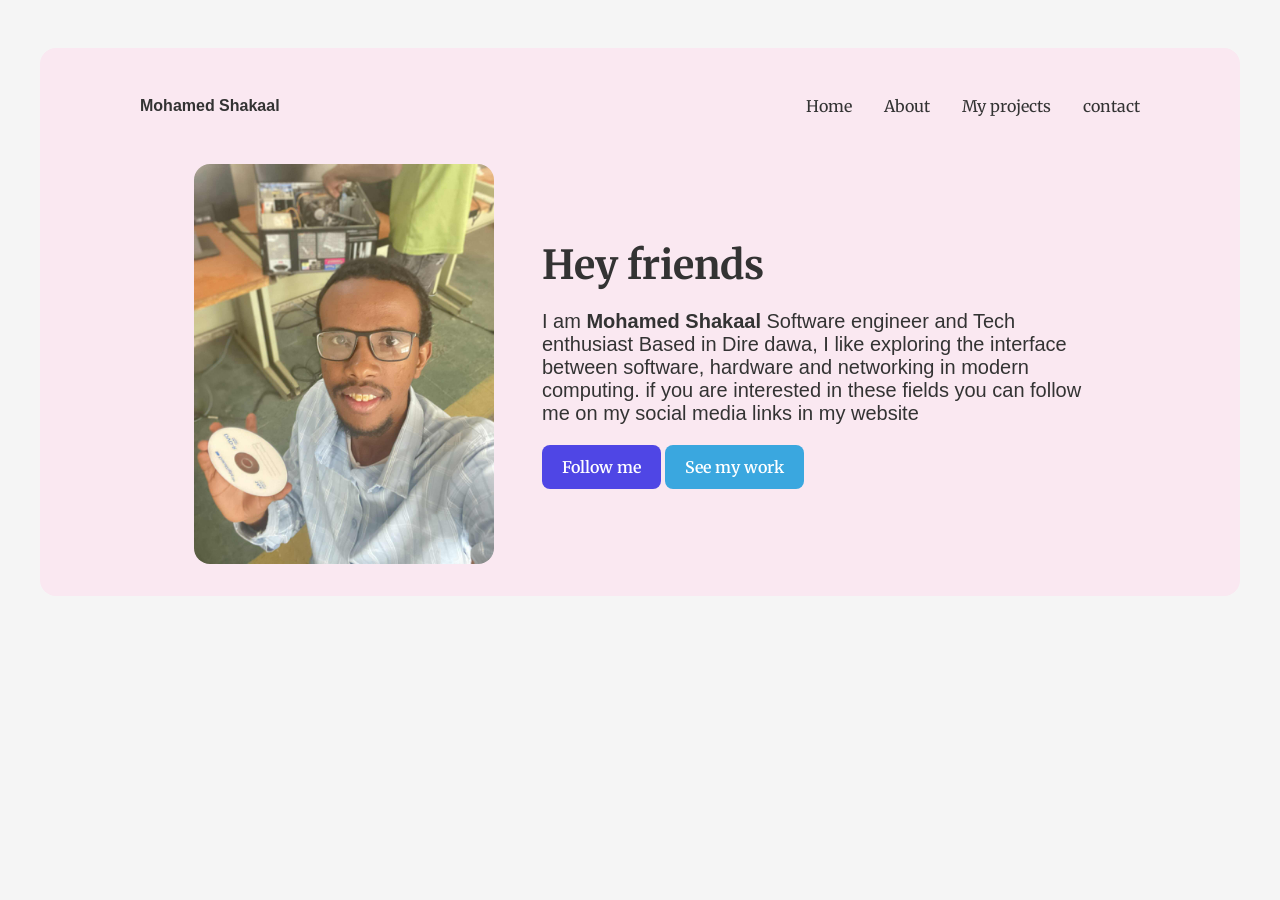
==== website.html @ fc3b5c48 "First version of my HTML CSS Website" ====
<html>
<head>
    <title>Personal Website</title>

    <!-- CSS LINK -->

    <link rel="stylesheet" href="website.css">
</head>
<body>
    <header>
        <nav>
            <ul>
                <li><a href="">Mohamed Shakaal</a></li>
                <li><a href="#home">Home</a></li>
                <li><a href="#home">About</a></li>
                <li><a href="#home">My projects</a></li>
                <li><a href="#home">contact</a></li>
            </ul>
        </nav>


         <div class="flex-container">
                <img height="400px" width="300px" src="images/disc profile.jpeg" alt="Profile-pic">
                <div class="text-container">
                    <h1>Hey friends</h1>
                    <p> I am <strong>Mohamed Shakaal</strong> Software engineer and Tech enthusiast Based in Dire dawa, I like exploring the interface between software, hardware and networking in modern computing. if you are interested in these fields you can follow me on my social media links in my website</p>
                    <a href="" class="cta-button"> Follow me</a>
                    <a href="my_work" class="cta-button secondary"> See my work</a>
                </div>
            </div>
    </header>
</body>
</html>
---- website.css ----
@import url('https://fonts.googleapis.com/css2?family=Merriweather:ital,opsz,wght@0,18..144,300..900;1,18..144,300..900&display=swap');


* {
    box-sizing: border-box;
    margin: 0;
    padding: 0;
}

:root {
    --primary-color: #FAE8F1;
    --secondary-color: #D2C7B2;
    --font-color: #333;
    --font-family: 'Merriweather', serif;
    --font-size: 16px;
    --line-height: 1.5;
    --color1: #36A3BC;
    --color2: #3AA7DF;
    --color3: #A779A3;
    --color4: #4F46E5;

}

body {
    font-family: 'Merriweather', serif;
    margin: 0;
    padding: 1em;
    background-color: #f5f5f5;
    color: #333;
}

nav{
    margin: 1em auto 3em auto;
    width: min(1000px, 100%);
    padding-left: 0;
}


nav ul{
    display: flex;
    align-items: center;
    list-style-type:none;
    gap: 2em;
}

nav li:first-child{
    margin-right: auto;
    font-family: Arial, Helvetica, sans-serif;
    font-weight: bold;
}

nav a{
    text-decoration: none;
    color:#333;
}

nav a:hover{
    text-decoration: underline;
}

header, section {
    margin:2em auto;
    width: min(75em, 100%);
    padding-left: 0;
    padding:min(2em, 15%);
    background-color:var(--primary-color);
    border-radius: 1em;
}

.flex-container{
    display:flex;
    align-items: center;
    justify-content: center;
    flex-wrap: wrap;
    gap: 3em;
}

header img{
    max-width: 100%;
    object-fit: cover;
    object-position: top;
    border-radius:1em;
}
.text-container{
    flex: 0 1 34em;
}
.text-container h1{
    font-size: 2.5rem;
}
.text-container p{
    margin: 1em 0;
    font-size: 1.25rem;
    font-family: arial;
}
.cta-button {
    display: inline-block;
    text-decoration: none;
    background-color: var(--color4);
    color : white;
    padding: .75em 1.25em;
    border-radius: .5em;
    font-weight: 600;
}
 .secondary {
    background-color: var(--color2);
}
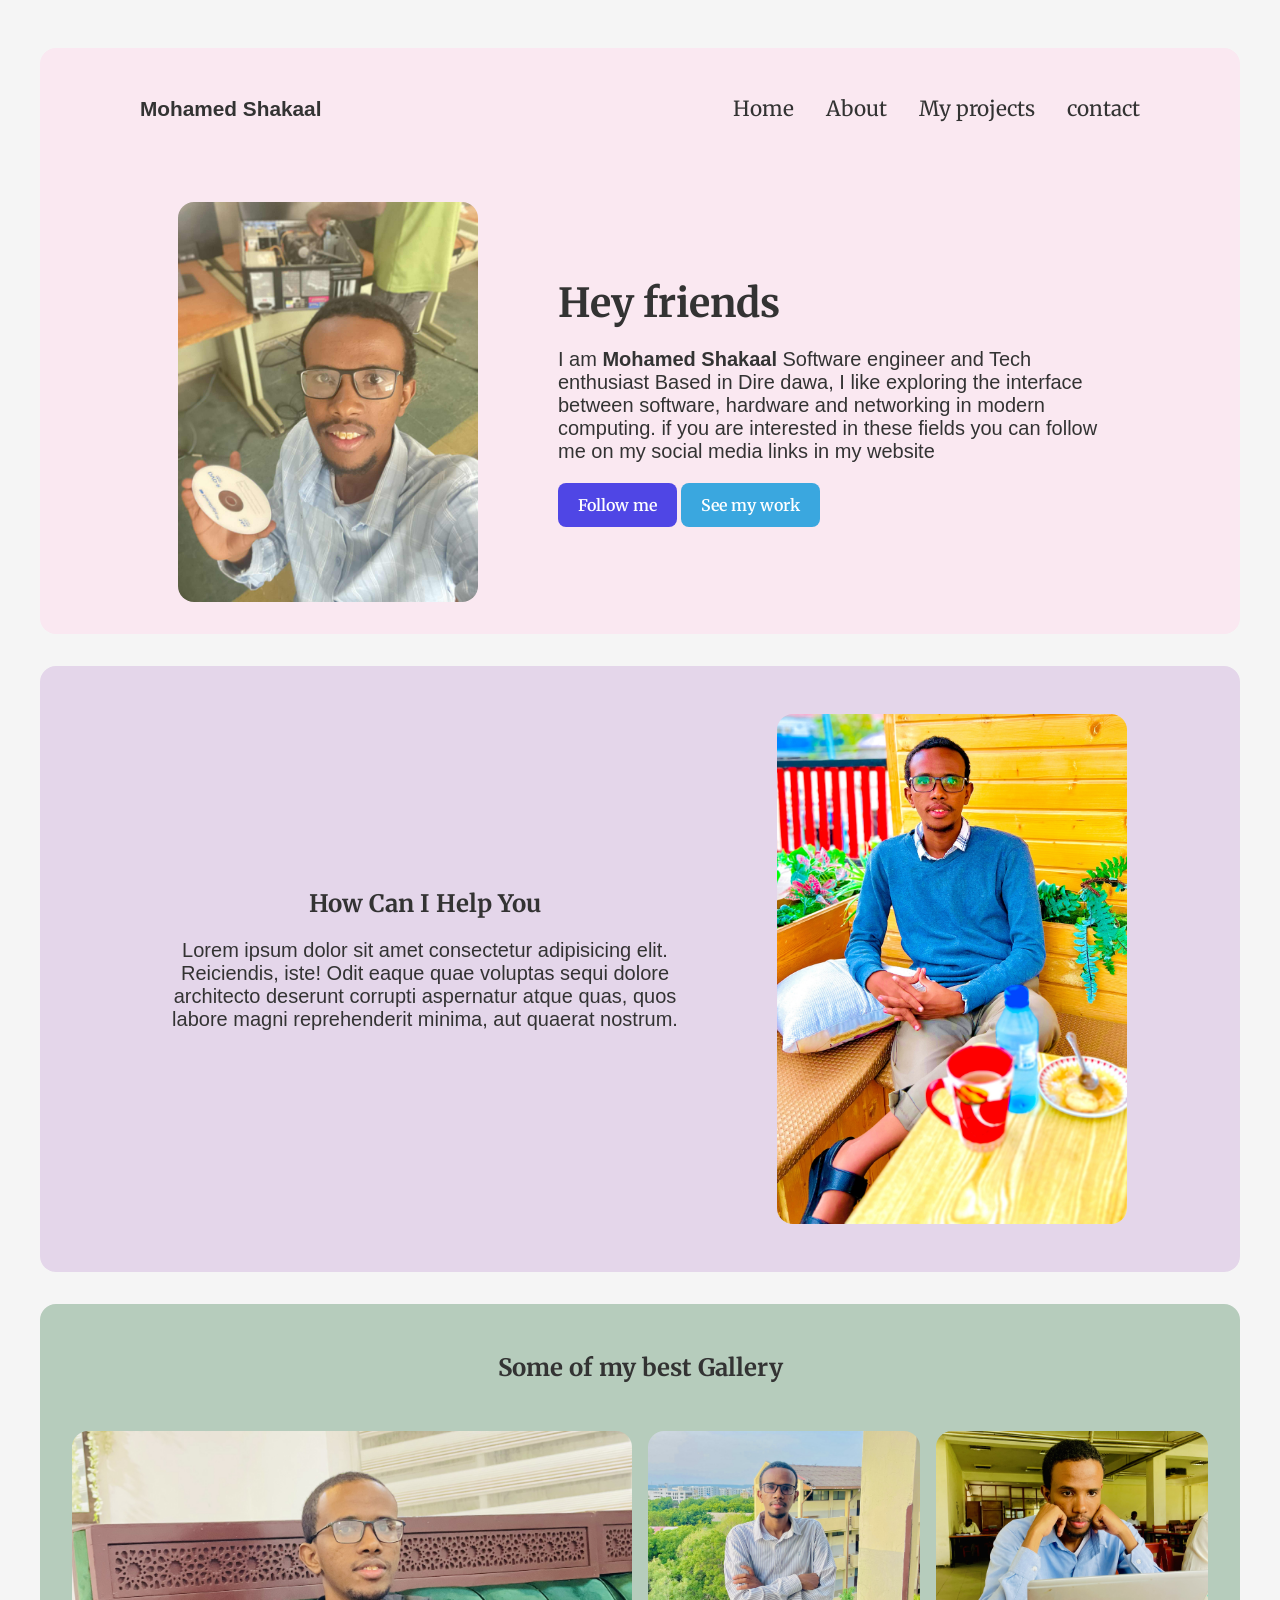
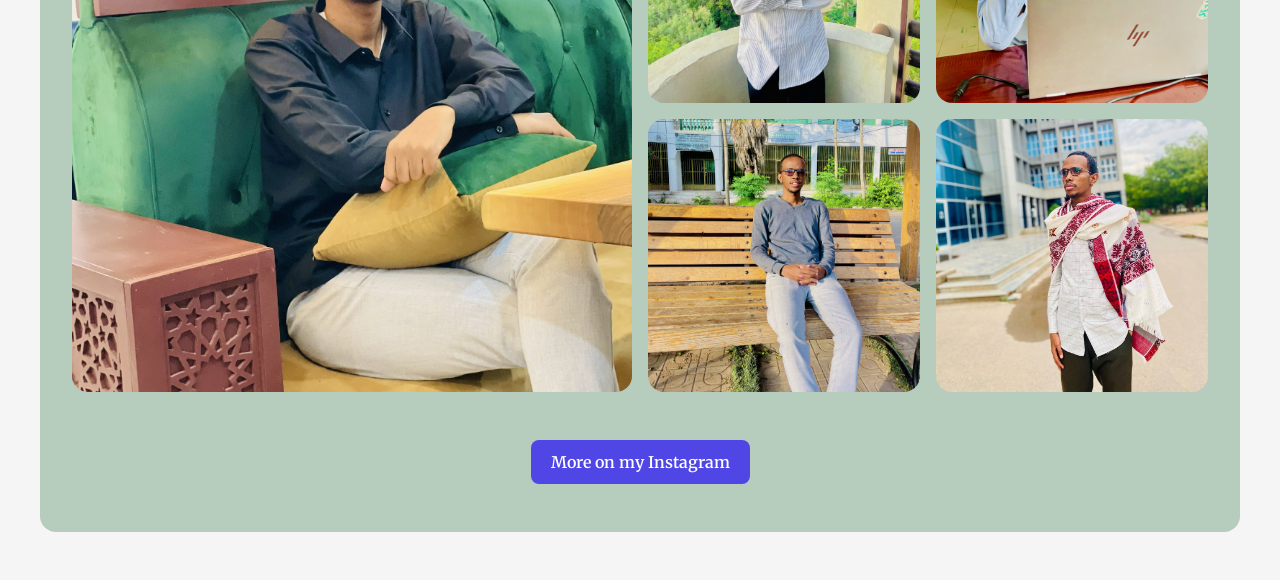
==== commit d7b72359: "Added two sections info and gallery" ====
--- a/website.html
+++ b/website.html
@@ -29,5 +29,28 @@
                 </div>
             </div>
     </header>
+
+    <section>
+        <div class="flex-container">
+            <div class="text-container">
+                <h2>How Can I Help You</h2>
+                <p>Lorem ipsum dolor sit amet consectetur adipisicing elit. Reiciendis, iste! Odit eaque quae voluptas sequi dolore architecto deserunt corrupti aspernatur atque quas, quos labore magni reprehenderit minima, aut quaerat nostrum.</p>
+            </div>
+            <img width="350px" src="images/IMG_1596.jpg" alt="Image was here">
+        </div>
+    </section>
+
+    <section id="my-work">
+        <h2>Some of my best Gallery</h2>
+        <div class="grid-container">
+            <img style="grid-area: img-1" src="images/grid-images/image 1.jpg" alt="gallery-image">
+            <img style="grid-area: img-2" src="images/grid-images/image 2.jpg" alt="gallery-image">
+            <img style="grid-area: img-3;" src="images/grid-images/image 3.jpg" alt="gallery-image">
+            <img style="grid-area: img-4" src="images/grid-images/image 4.jpg" alt="gallery-image">
+            <img style="grid-area: img-5" src="images/grid-images/image 5.jpg" alt="gallery-image">
+        </div>
+
+         <a href="#" class="cta-button">More on my Instagram</a>
+    </section>
 </body>
 </html>
--- a/website.css
+++ b/website.css
@@ -9,12 +9,12 @@
 
 :root {
     --primary-color: #FAE8F1;
-    --secondary-color: #D2C7B2;
+    --secondary-color: #E4D6EA;
     --font-color: #333;
     --font-family: 'Merriweather', serif;
     --font-size: 16px;
     --line-height: 1.5;
-    --color1: #36A3BC;
+    --color1: #B6CCBC;
     --color2: #3AA7DF;
     --color3: #A779A3;
     --color4: #4F46E5;
@@ -30,7 +30,7 @@
 }
 
 nav{
-    margin: 1em auto 3em auto;
+    margin: 1em auto 5em auto;
     width: min(1000px, 100%);
     padding-left: 0;
 }
@@ -52,6 +52,7 @@
 nav a{
     text-decoration: none;
     color:#333;
+    font-size: 1.3rem;
 }
 
 nav a:hover{
@@ -61,7 +62,7 @@
 header, section {
     margin:2em auto;
     width: min(75em, 100%);
-    padding-left: 0;
+    padding-left: auto;
     padding:min(2em, 15%);
     background-color:var(--primary-color);
     border-radius: 1em;
@@ -72,7 +73,7 @@
     align-items: center;
     justify-content: center;
     flex-wrap: wrap;
-    gap: 3em;
+    gap: 5em;
 }
 
 header img{
@@ -103,4 +104,53 @@
 }
  .secondary {
     background-color: var(--color2);
+}
+
+section {
+    padding: 3em min(2em, 15%);
+    background-color: var(--secondary-color);
+    text-align: center;
+}
+
+h1{
+    font-size: 5rem;
+}
+
+section p{
+    margin-top: 1em;
+    font-size: 1.25rem;
+}
+
+section img {
+    border-radius: 1em;
+    object-fit: cover;
+    object-position: bottom;
+}
+
+section#my-work{
+    background-color: var(--color1);
+}
+
+.grid-container{
+    margin-top: 3em;
+    margin-bottom: 3em;
+    display: grid;
+    width: 100%;
+    grid-template-columns: repeat(4, 1fr);
+    grid-template-rows: 1fr 1fr;
+    grid-template-areas: 
+    "img-1 img-1 img-2 img-3"
+    "img-1 img-1 img-4 img-5";
+    gap: 1em;
+}
+
+.grid-container img{
+    height: 100%;
+    width: 100%;
+    border-radius: 1em;
+    transition: 100ms ease;
+    cursor: grab;
+}
+.grid-container img:hover{
+    scale: 1.05;
 }
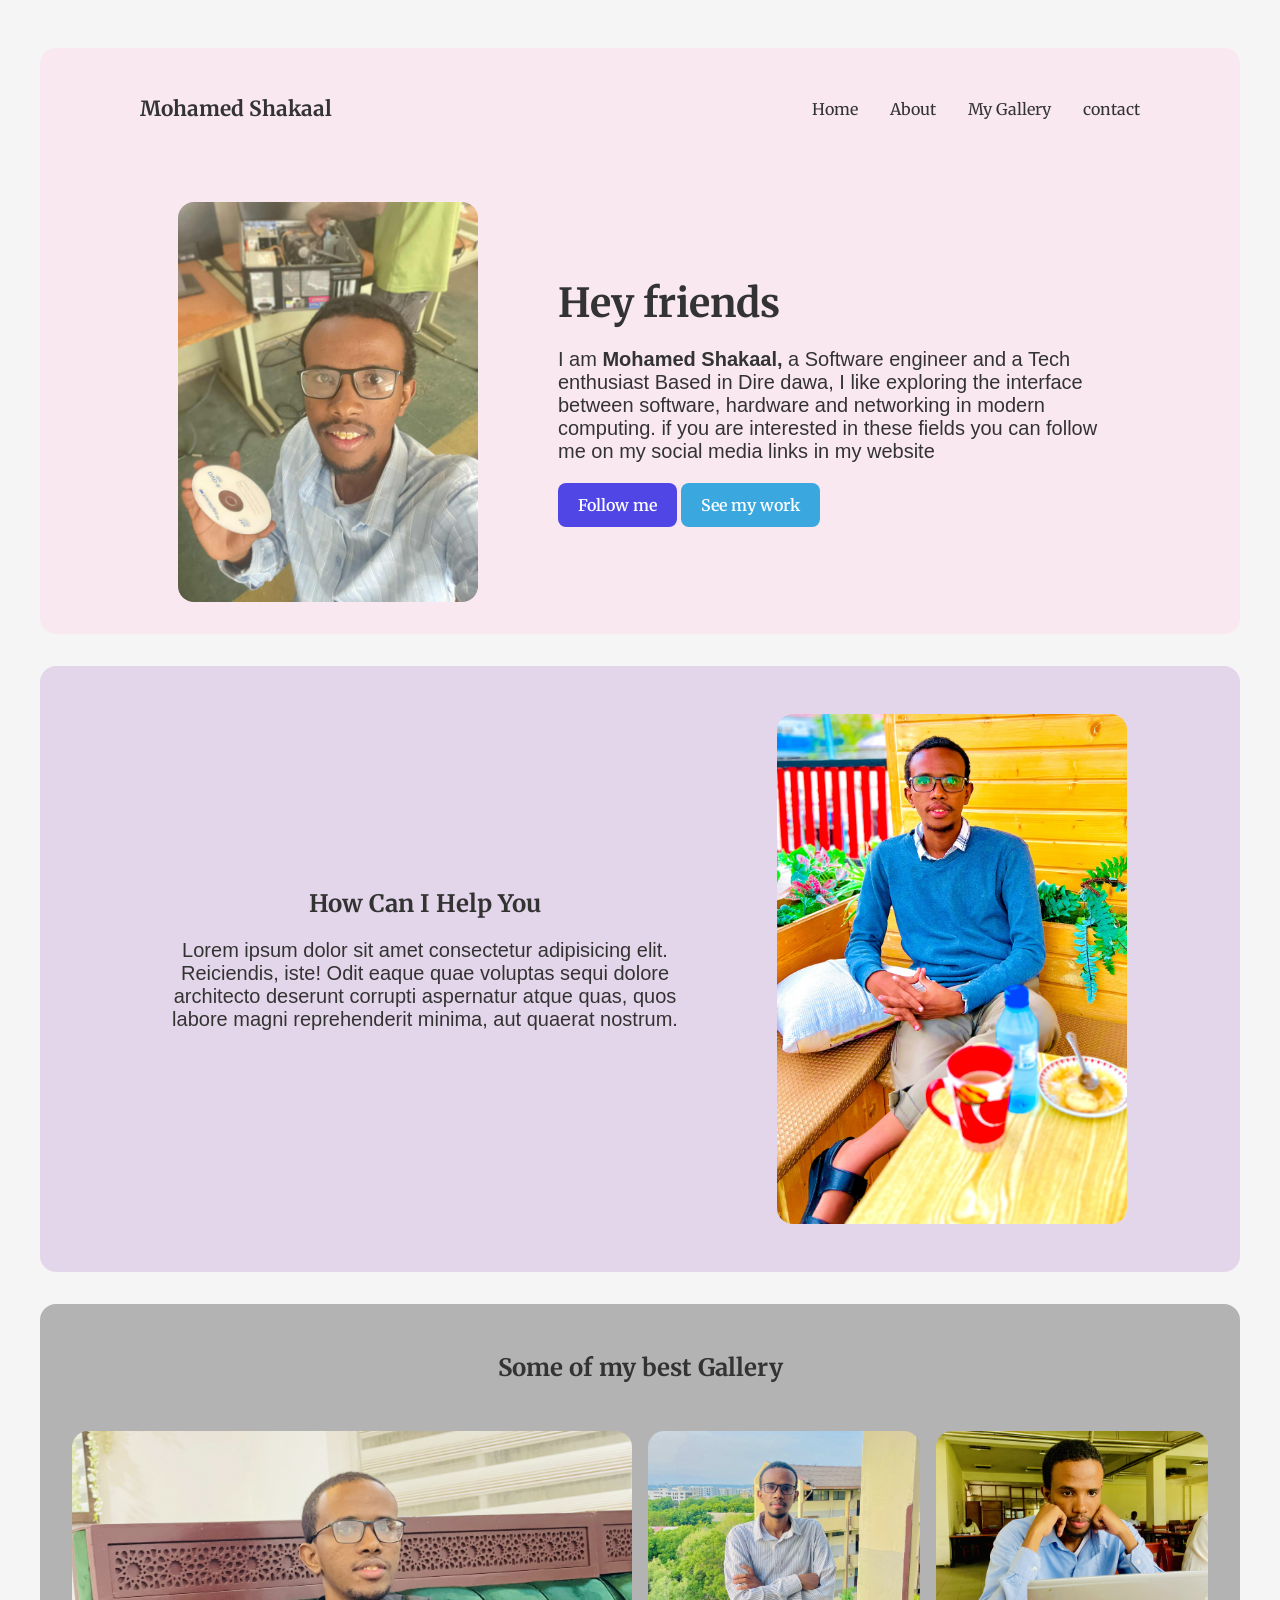
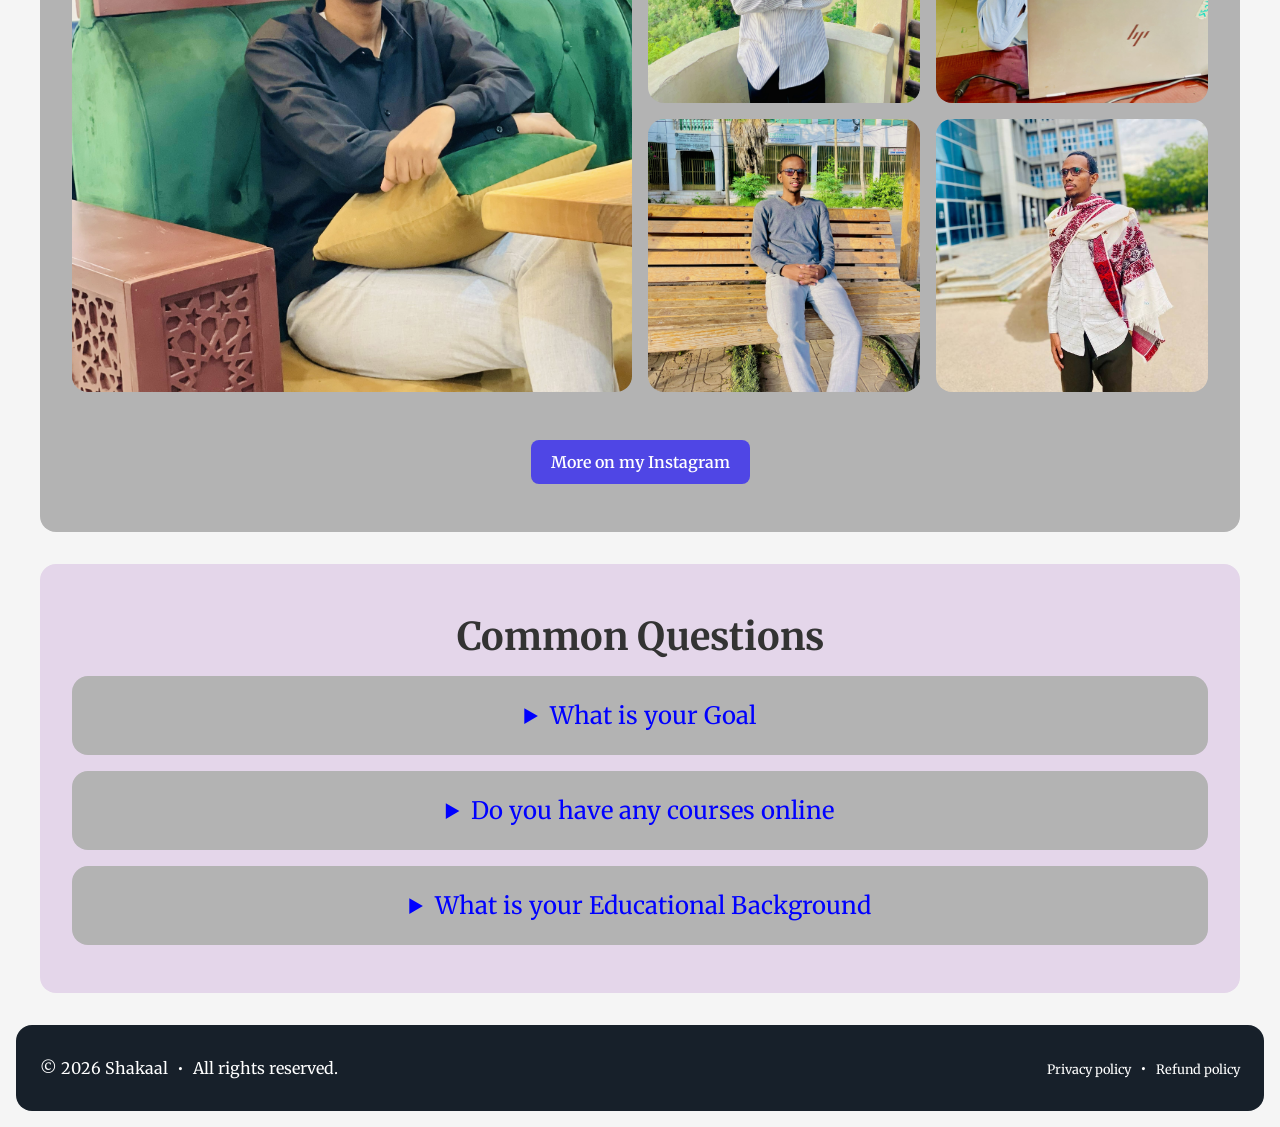
==== commit 15bd0c8a: "Finishing up !!" ====
--- a/website.html
+++ b/website.html
@@ -5,6 +5,8 @@
     <!-- CSS LINK -->
 
     <link rel="stylesheet" href="website.css">
+
+    <link rel="stylesheet" href="css/all.min.css">
 </head>
 <body>
     <header>
@@ -12,9 +14,9 @@
             <ul>
                 <li><a href="">Mohamed Shakaal</a></li>
                 <li><a href="#home">Home</a></li>
-                <li><a href="#home">About</a></li>
-                <li><a href="#home">My projects</a></li>
-                <li><a href="#home">contact</a></li>
+                <li><a href="#about">About</a></li>
+                <li><a href="#my-work">My Gallery</a></li>
+                <li><a href="#footer">contact</a></li>
             </ul>
         </nav>
 
@@ -23,14 +25,14 @@
                 <img height="400px" width="300px" src="images/disc profile.jpeg" alt="Profile-pic">
                 <div class="text-container">
                     <h1>Hey friends</h1>
-                    <p> I am <strong>Mohamed Shakaal</strong> Software engineer and Tech enthusiast Based in Dire dawa, I like exploring the interface between software, hardware and networking in modern computing. if you are interested in these fields you can follow me on my social media links in my website</p>
+                    <p> I am <strong>Mohamed Shakaal, </strong> a Software engineer and a Tech enthusiast Based in Dire dawa, I like exploring the interface between software, hardware and networking in modern computing. if you are interested in these fields you can follow me on my social media links in my website</p>
                     <a href="" class="cta-button"> Follow me</a>
                     <a href="my_work" class="cta-button secondary"> See my work</a>
                 </div>
             </div>
     </header>
 
-    <section>
+    <section id="about">
         <div class="flex-container">
             <div class="text-container">
                 <h2>How Can I Help You</h2>
@@ -52,5 +54,62 @@
 
          <a href="#" class="cta-button">More on my Instagram</a>
     </section>
+
+    <section id="Details">
+        <h2>Common Questions</h2>
+        <details>
+            <summary>What is your Goal</summary>
+            <p>Lorem ipsum dolor, sit amet consectetur adipisicing elit. Quasi hic repellendus quo doloribus nesciunt quia error voluptatum, quod repellat reprehenderit, vel, laborum fugiat porro neque natus officiis. Libero, vitae ullam.
+            Lorem ipsum dolor sit amet, consectetur adipisicing elit. Illo blanditiis atque libero in et quibusdam voluptates dolor maiores mollitia quasi. Itaque laborum explicabo obcaecati, quis adipisci aliquid cum beatae accusamus.
+            Lorem ipsum dolor sit amet consectetur adipisicing elit. Blanditiis asperiores maiores voluptatibus itaque accusamus. Numquam fugit vero provident repudiandae debitis laborum, quaerat voluptatibus sunt. Minima id atque sit exercitationem eligendi.
+            </p>
+        </details>
+        <details>
+            <summary>Do you have any courses online</summary>
+            <p>Lorem ipsum dolor, sit amet consectetur adipisicing elit. Quasi hic repellendus quo doloribus nesciunt quia error voluptatum, quod repellat reprehenderit, vel, laborum fugiat porro neque natus officiis. Libero, vitae ullam.
+            Lorem ipsum dolor sit amet consectetur adipisicing elit. Quibusdam ipsa natus debitis nostrum, dicta incidunt placeat pariatur ex quae voluptas ipsum, eos facilis explicabo soluta tenetur. Eos molestiae debitis commodi!
+            Lorem ipsum dolor sit amet consectetur adipisicing elit. Dolorem fugit modi corrupti ea fuga assumenda quasi maiores, amet doloribus, molestias temporibus. Quisquam, nostrum corporis fugiat unde modi dicta itaque quis.
+            </p>
+        </details>
+        <details>
+            <summary>What is your Educational Background</summary>
+            <p>Lorem ipsum dolor, sit amet consectetur adipisicing elit. Quasi hic repellendus quo doloribus nesciunt quia error voluptatum, quod repellat reprehenderit, vel, laborum fugiat porro neque natus officiis. Libero, vitae ullam.
+            Lorem ipsum, dolor sit amet consectetur adipisicing elit. Natus at asperiores sapiente quas harum doloribus animi eum. Nostrum modi doloremque praesentium aliquam, quis ex fugit! Nobis nulla doloremque recusandae vero?
+            Lorem ipsum dolor sit amet consectetur, adipisicing elit. Voluptates ipsa, atque exercitationem eligendi repellat non voluptatibus dolor, at obcaecati dolorem maiores? Officia itaque enim consectetur tempora expedita nobis doloribus error.
+            </p>
+        </details>
+    </section>
+
+    <footer id="footer" class="footer-section">
+        <div class="section-content"> 
+            <p class="copyright-text">&copy; 2026 Shakaal <span class="seperator">&bull;</span> All rights reserved.</p>
+            <div class="social-link-list">
+                <a href="#" class="social-link ">
+                    <i class="fa-brands fa-youtube fa-3x"></i>
+                </a>
+                <a href="#" class="social-link">
+                    <i class="fa-brands fa-linkedin fa-3x"></i>
+                </a>
+                <a href="#" class="social-link">
+                    <i class="fa-brands fa-github fa-3x"></i>
+                </a>
+                <a href="#" class="social-link">
+                    <i class="fa-brands fa-x-twitter fa-3x"></i>
+                </a>
+                <a href="#" class="social-link">
+                    <i class="fa-brands fa-facebook fa-3x"></i>
+                </a>
+                <a href="#" class="social-link">
+                    <i class="fa-brands fa-tiktok fa-3x"></i>
+                </a>
+            </div>
+
+            <p class="policy-text">
+                <a href="#" class="policy-link">Privacy policy</a>
+                <span class="seperator">&bull;</span>
+                <a href="#" class="policy-link">Refund policy</a>
+            </p>
+        </div>
+    </footer>
 </body>
 </html>
--- a/website.css
+++ b/website.css
@@ -14,10 +14,11 @@
     --font-family: 'Merriweather', serif;
     --font-size: 16px;
     --line-height: 1.5;
-    --color1: #B6CCBC;
+    --color1: #B3B3B3;
     --color2: #3AA7DF;
     --color3: #A779A3;
     --color4: #4F46E5;
+    --foter-color: #17202A;
 
 }
 
@@ -45,14 +46,17 @@
 
 nav li:first-child{
     margin-right: auto;
-    font-family: Arial, Helvetica, sans-serif;
     font-weight: bold;
+}
+
+nav li:first-child a {
+    font-size: 1.3rem;
 }
 
 nav a{
     text-decoration: none;
     color:#333;
-    font-size: 1.3rem;
+    font-size: 1rem;
 }
 
 nav a:hover{
@@ -153,4 +157,91 @@
 }
 .grid-container img:hover{
     scale: 1.05;
+}
+
+#details h2{
+    font-size: 2.4rem;
+}
+
+details{
+    margin-top: 1em;
+    background-color: var(--color1);
+    border-radius: 1em;
+}
+details summary{
+    padding: 1em;
+    font-size: 1.5rem;
+    color: blue;
+
+}
+details p{
+    padding: 0 2em 2em 2em;
+    font-family: Arial, Helvetica, sans-serif;
+}
+
+.footer-section{
+    padding: 1px 0;
+    background: var(--foter-color);
+    color: white;
+    border-radius: 1em;
+}
+
+.footer-section :where(.copyright-text, .social-link, .policy-link) {
+    color: white;
+}
+
+.footer-section .section-content{
+    margin:2em auto;
+    width: min(75em, 100%);
+    
+    display: flex;
+    align-items: center;
+    justify-content: space-between;
+}
+
+.footer-section .social-link-list{
+    display: flex;
+    gap: 10px;
+}
+
+.footer-section .social-link-list a{
+    font-size: .7em;
+    cursor: pointer;
+}
+
+.footer-section .social-link .fa-youtube:hover{
+    color: red;
+}
+
+.footer-section .social-link-list a:hover{
+    -webkit-text-stroke: 1px white;
+}
+
+.footer-section .social-link .fa-linkedin:hover{
+    color: #26B2F3;
+}
+.footer-section .social-link .fa-x-twitter:hover{
+    color: #020f15;
+}
+.footer-section .social-link .fa-github:hover{
+    color: #A168E0;
+}
+.footer-section .social-link .fa-facebook:hover{
+    color: #0e3ed1;
+}
+.footer-section .social-link .fa-tiktok:hover{
+    color: #01070a;
+}
+
+.footer-section .seperator{
+    margin: 0 5px;
+}
+
+.footer-section .policy-text a{
+    font-size: .8rem;
+    text-decoration: none;
+}
+
+.footer-section .policy-text a:hover{
+    text-decoration: underline;
 }
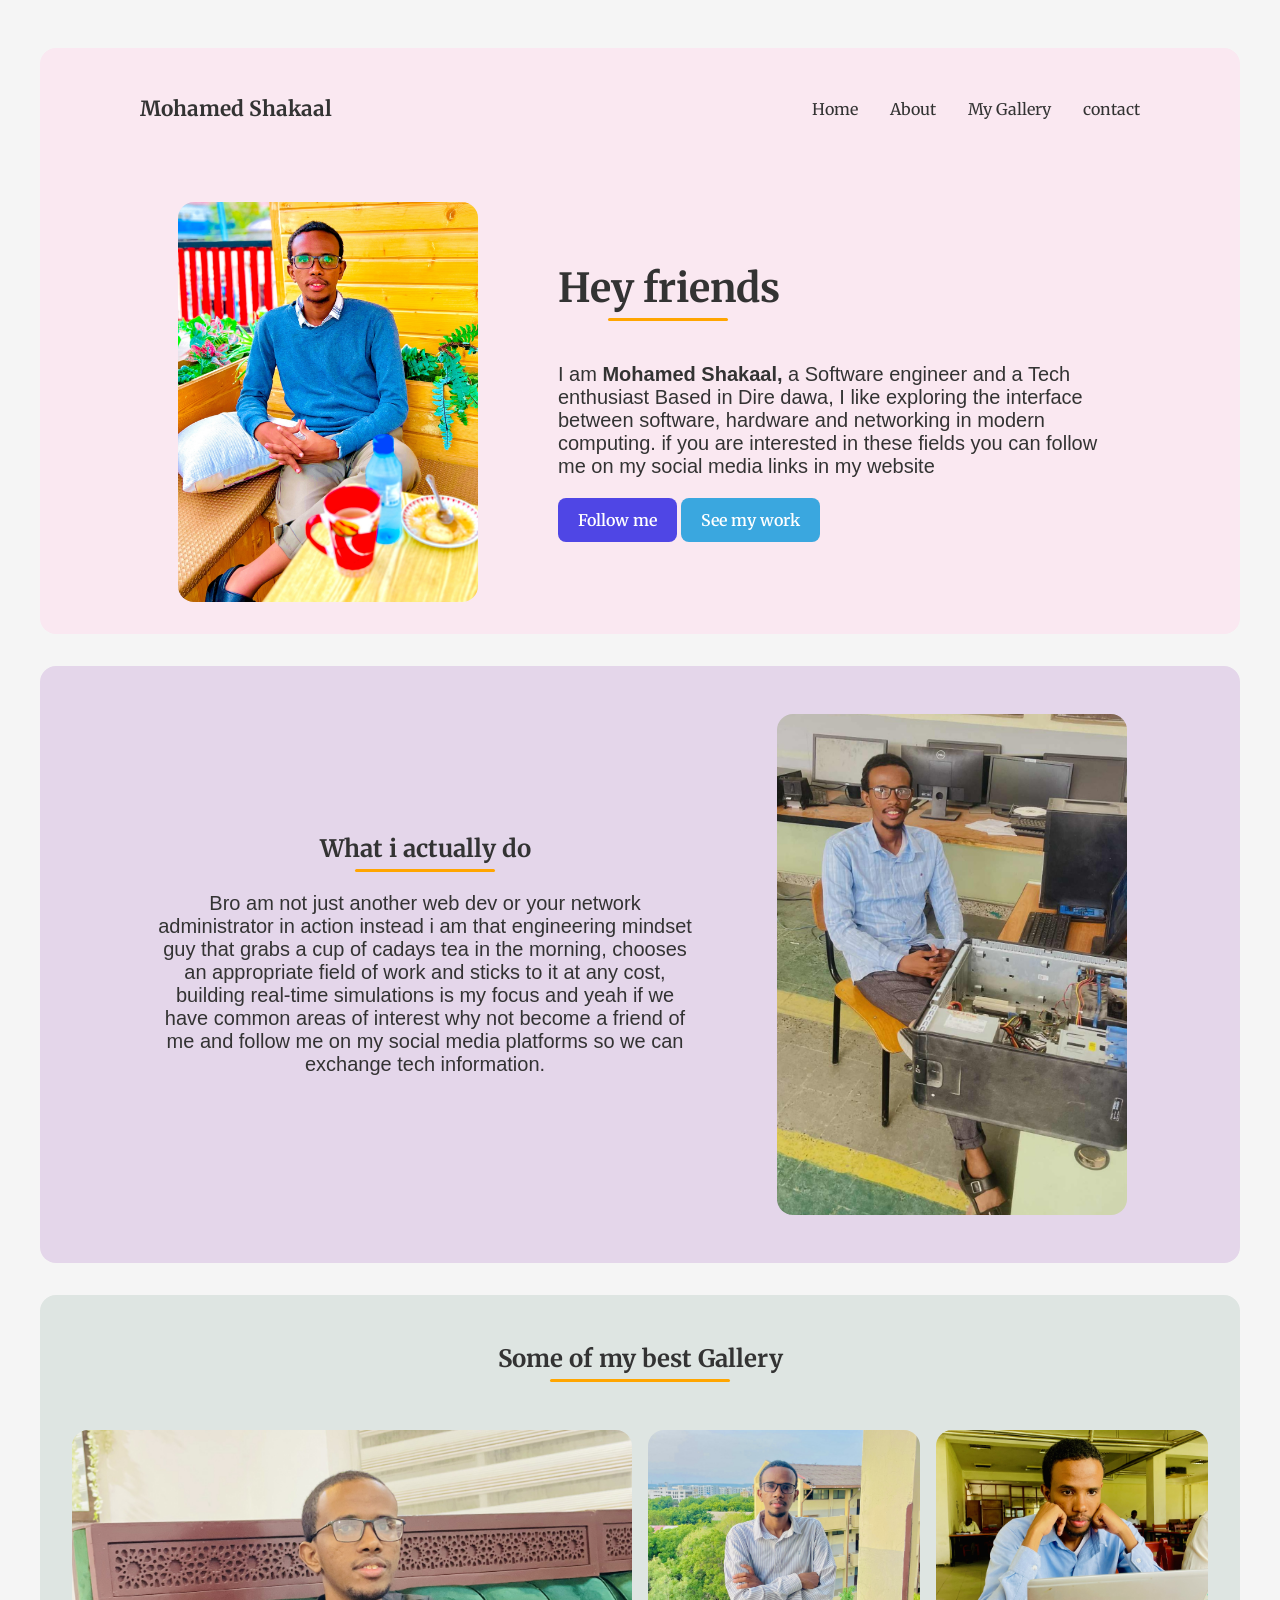
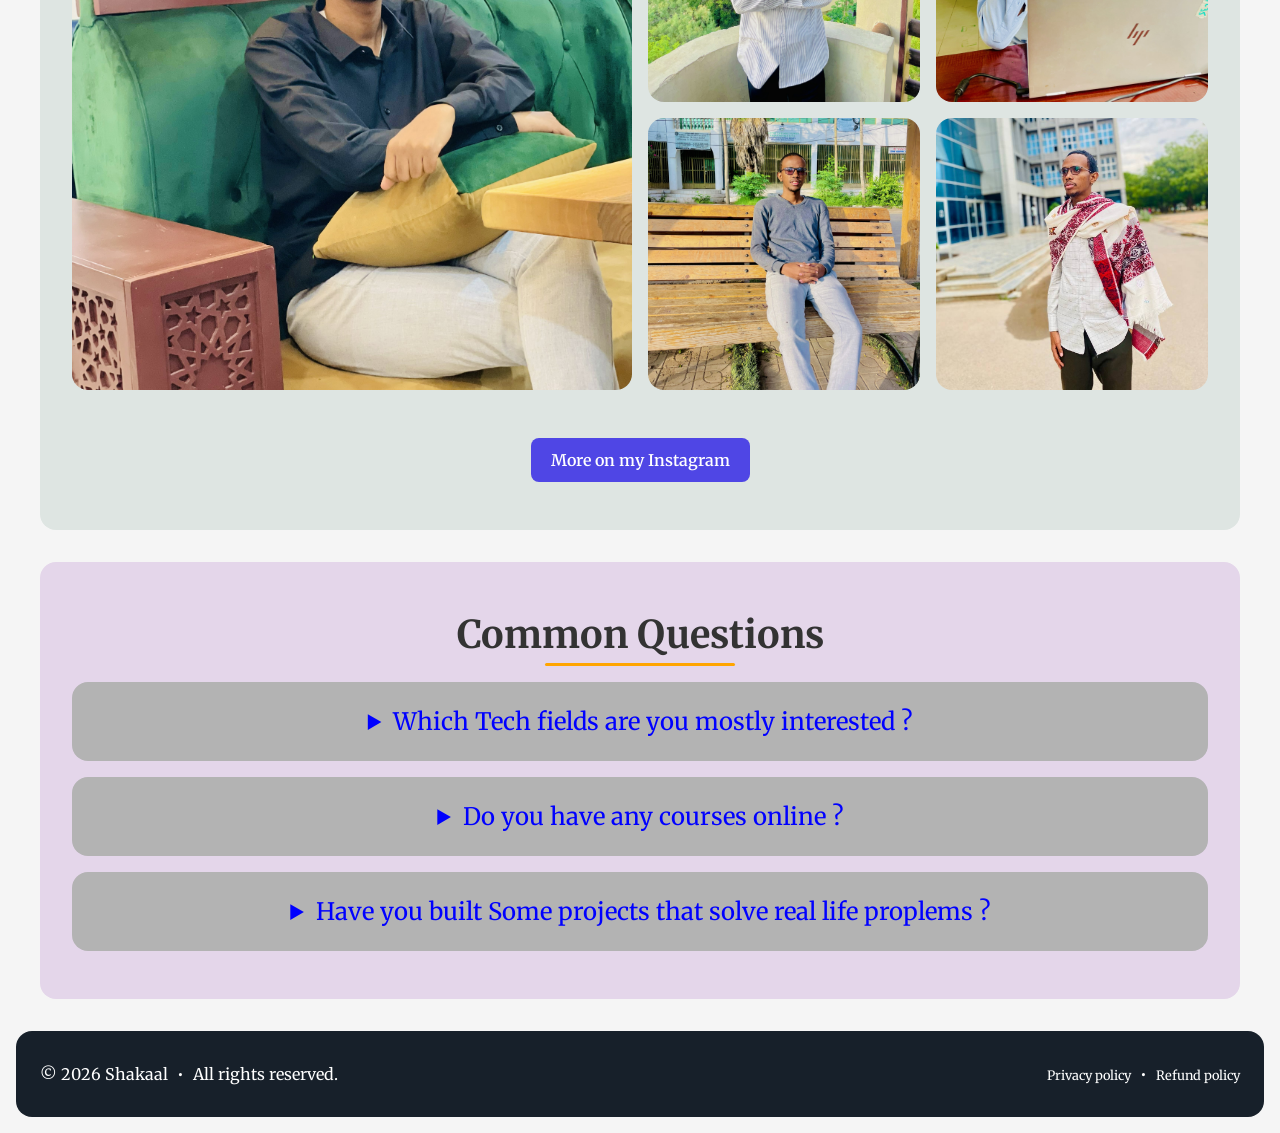
==== commit 067648d7: "Added @media queries for responsiveness, and added some Paragraph customizations" ====
--- a/website.html
+++ b/website.html
@@ -16,17 +16,17 @@
                 <li><a href="#home">Home</a></li>
                 <li><a href="#about">About</a></li>
                 <li><a href="#my-work">My Gallery</a></li>
-                <li><a href="#footer">contact</a></li>
+                <li><a href="#footer-div">contact</a></li>
             </ul>
         </nav>
 
 
          <div class="flex-container">
-                <img height="400px" width="300px" src="images/disc profile.jpeg" alt="Profile-pic">
-                <div class="text-container">
-                    <h1>Hey friends</h1>
-                    <p> I am <strong>Mohamed Shakaal, </strong> a Software engineer and a Tech enthusiast Based in Dire dawa, I like exploring the interface between software, hardware and networking in modern computing. if you are interested in these fields you can follow me on my social media links in my website</p>
-                    <a href="" class="cta-button"> Follow me</a>
+                <img height="400px" width="300px" src="images/disc profile.jpg" alt="Profile-pic">
+                <div class="text-container ">
+                    <div class="title-div"><h1 class="section-title header-title">Hey friends</h1></div>
+                    <p> I am <strong>Mohamed Shakaal,  </strong> a Software engineer and a Tech enthusiast Based in Dire dawa, I like exploring the interface between software, hardware and networking in modern computing. if you are interested in these fields you can follow me on my social media links in my website</p>
+                    <a href="#footer" class="cta-button"> Follow me</a>
                     <a href="my_work" class="cta-button secondary"> See my work</a>
                 </div>
             </div>
@@ -35,15 +35,15 @@
     <section id="about">
         <div class="flex-container">
             <div class="text-container">
-                <h2>How Can I Help You</h2>
-                <p>Lorem ipsum dolor sit amet consectetur adipisicing elit. Reiciendis, iste! Odit eaque quae voluptas sequi dolore architecto deserunt corrupti aspernatur atque quas, quos labore magni reprehenderit minima, aut quaerat nostrum.</p>
+                <h2 class="section-title about-title">What i actually do </h2>
+                <p>Bro am not just another web dev or your network administrator in action instead i am that engineering mindset guy that grabs a cup of cadays tea in the morning, chooses an appropriate field of work and sticks to it at any cost, building real-time simulations is my focus and yeah if we have common areas of interest why not become a friend of me and follow me on my social media platforms so we can exchange tech information.</p>
             </div>
-            <img width="350px" src="images/IMG_1596.jpg" alt="Image was here">
+            <img width="350px" src="images/LAB-PIC.jpg" alt="Image was here">
         </div>
     </section>
 
     <section id="my-work">
-        <h2>Some of my best Gallery</h2>
+        <h2 class="section-title work">Some of my best Gallery</h2>
         <div class="grid-container">
             <img style="grid-area: img-1" src="images/grid-images/image 1.jpg" alt="gallery-image">
             <img style="grid-area: img-2" src="images/grid-images/image 2.jpg" alt="gallery-image">
@@ -52,36 +52,30 @@
             <img style="grid-area: img-5" src="images/grid-images/image 5.jpg" alt="gallery-image">
         </div>
 
-         <a href="#" class="cta-button">More on my Instagram</a>
+         <a href="#" class="cta-button work-button">More on my Instagram</a>
     </section>
 
     <section id="Details">
-        <h2>Common Questions</h2>
+        <h2 class="section-title detail-title">Common Questions</h2>
         <details>
-            <summary>What is your Goal</summary>
-            <p>Lorem ipsum dolor, sit amet consectetur adipisicing elit. Quasi hic repellendus quo doloribus nesciunt quia error voluptatum, quod repellat reprehenderit, vel, laborum fugiat porro neque natus officiis. Libero, vitae ullam.
-            Lorem ipsum dolor sit amet, consectetur adipisicing elit. Illo blanditiis atque libero in et quibusdam voluptates dolor maiores mollitia quasi. Itaque laborum explicabo obcaecati, quis adipisci aliquid cum beatae accusamus.
-            Lorem ipsum dolor sit amet consectetur adipisicing elit. Blanditiis asperiores maiores voluptatibus itaque accusamus. Numquam fugit vero provident repudiandae debitis laborum, quaerat voluptatibus sunt. Minima id atque sit exercitationem eligendi.
+            <summary>Which Tech fields are you mostly interested ?</summary>
+            <p>Although am not professional in each of these tech fields but the most prominent Tech Fields that draw my attention are Software development, Networking and System administration, Low level and embedded programming, among others. The Programming languages i write most are Java, python, javascript and probably not to mention the hardware-level legends C/C++. but one thing to have in mind is that in this era no one uses plain language to build things instead there are a bunch of frameworks dedicated for particular fields for example if you want to develop web apps you don't build that with python or java but rather with Django or springboot same goes to desktop application development you don't build blindly with c++ or java but rather with things like QT and JavaFX which are the dedicated frameworks for the job.
             </p>
         </details>
         <details>
-            <summary>Do you have any courses online</summary>
-            <p>Lorem ipsum dolor, sit amet consectetur adipisicing elit. Quasi hic repellendus quo doloribus nesciunt quia error voluptatum, quod repellat reprehenderit, vel, laborum fugiat porro neque natus officiis. Libero, vitae ullam.
-            Lorem ipsum dolor sit amet consectetur adipisicing elit. Quibusdam ipsa natus debitis nostrum, dicta incidunt placeat pariatur ex quae voluptas ipsum, eos facilis explicabo soluta tenetur. Eos molestiae debitis commodi!
-            Lorem ipsum dolor sit amet consectetur adipisicing elit. Dolorem fugit modi corrupti ea fuga assumenda quasi maiores, amet doloribus, molestias temporibus. Quisquam, nostrum corporis fugiat unde modi dicta itaque quis.
+            <summary>Do you have any courses online ?</summary>
+            <p>As of the due date (9/28/2026) I dont have any courses published on the internet, but in the near future i would like to record and publish some courses and kinds of learning materials with the tech family out there to share with them some of the tips and tricks i learnt throughout my experience in this tech industry which i probably think would contribute to the mutual benefit.
             </p>
         </details>
         <details>
-            <summary>What is your Educational Background</summary>
-            <p>Lorem ipsum dolor, sit amet consectetur adipisicing elit. Quasi hic repellendus quo doloribus nesciunt quia error voluptatum, quod repellat reprehenderit, vel, laborum fugiat porro neque natus officiis. Libero, vitae ullam.
-            Lorem ipsum, dolor sit amet consectetur adipisicing elit. Natus at asperiores sapiente quas harum doloribus animi eum. Nostrum modi doloremque praesentium aliquam, quis ex fugit! Nobis nulla doloremque recusandae vero?
-            Lorem ipsum dolor sit amet consectetur, adipisicing elit. Voluptates ipsa, atque exercitationem eligendi repellat non voluptatibus dolor, at obcaecati dolorem maiores? Officia itaque enim consectetur tempora expedita nobis doloribus error.
+            <summary>Have you built Some projects that solve real life proplems ?</summary>
+            <p>Yes i have built some Mid to advanced real time software applications, including Responsive web apps, Desktop applications built with native technologies some of them are publicly hosted on my GitHub you can checkout and clone some of them to locally run and test in your machine by following the link to my GitHub account down the website. Apart from software development i have also built real time network infrastructure for small companies and configured them manually using tools like cisco packet tracer. some of my bestly suited projects would be uploaded soon so keep an eye on the "my-projects" section of this website.
             </p>
         </details>
     </section>
 
     <footer id="footer" class="footer-section">
-        <div class="section-content"> 
+        <div id="footer-div" class="section-content"> 
             <p class="copyright-text">&copy; 2026 Shakaal <span class="seperator">&bull;</span> All rights reserved.</p>
             <div class="social-link-list">
                 <a href="#" class="social-link ">
--- a/website.css
+++ b/website.css
@@ -131,8 +131,63 @@
     object-position: bottom;
 }
 
+.section-title::after{
+    content: "";
+    width: 100px;
+    height: 3px;
+    background: orange;
+    display: block;
+    border-radius: 1em;
+    margin: 5px auto 0;
+}
+
+.work::after{
+    content: "";
+    width: 180px;
+    height: 3px;
+    background: orange;
+    display: block;
+    border-radius: 1em;
+    margin: 5px auto 0;
+}
+
+.title-div{
+    position: relative;
+    margin-bottom: 50px;
+}
+.header-title::after{
+    content: "";
+    width: 120px;
+    height: 3px;
+    background: orange;
+    display: block;
+    border-radius: 1em;
+    position:absolute;
+    left: 50px;
+    margin: 5px auto 0;
+}
+.detail-title::after{
+    content: "";
+    width: 190px;
+    height: 3px;
+    background: orange;
+    display: block;
+    border-radius: 1em;
+    margin: 5px auto 0;
+}
+
+.about-title::after{
+    content: "";
+    width: 140px;
+    height: 3px;
+    background: orange;
+    display: block;
+    border-radius: 1em;
+    margin: 5px auto 0;
+}
+
 section#my-work{
-    background-color: var(--color1);
+    background-color: #DEE5E2;
 }
 
 .grid-container{
@@ -159,6 +214,16 @@
     scale: 1.05;
 }
 
+.work-button{
+    display: inline-block;
+    text-decoration: none;
+    background-color: var(--color4);
+    color : white;
+    padding: .75em 1.25em;
+    border-radius: .5em;
+    font-weight: 600;
+}
+
 #details h2{
     font-size: 2.4rem;
 }
@@ -232,6 +297,21 @@
 .footer-section .social-link .fa-tiktok:hover{
     color: #01070a;
 }
+.footer-section .social-link .fa-linkedin:active{
+    color: #26B2F3;
+}
+.footer-section .social-link .fa-x-twitter:active{
+    color: #020f15;
+}
+.footer-section .social-link .fa-github:active{
+    color: #A168E0;
+}
+.footer-section .social-link .fa-facebook:active{
+    color: #0e3ed1;
+}
+.footer-section .social-link .fa-tiktok:active{
+    color: #01070a;
+}
 
 .footer-section .seperator{
     margin: 0 5px;
@@ -244,4 +324,164 @@
 
 .footer-section .policy-text a:hover{
     text-decoration: underline;
+}
+
+@media(max-width: 520px){
+
+    body{
+        display: flex;
+        flex-direction: column;
+    }
+    nav li {
+        display: none;
+    }
+
+    nav li:first-child,
+    nav li:last-child {
+    display: flex;
+}
+
+    nav li:first-child a {
+    font-size: 1rem;
+}
+
+.flex-container{
+    display:flex;
+    align-items: center;
+    justify-content: center;
+    flex-wrap: wrap;
+    gap: 1em;
+}
+
+.text-container{
+    display: flex;
+    flex-direction: column;
+    text-align: center;
+    width: 100%;
+}
+
+.text-container h1{
+    font-size: 1.5rem;
+    width: 100%;
+}
+
+.text-container h2{
+    font-size: 1.2rem;
+    width: 100%;
+}
+
+.text-container p{
+    text-align: left;
+    margin-top: 1em;
+    font-size: 1rem;
+}
+
+.cta-button{
+    margin-bottom: 10px;
+    font-size: 1.1rem;
+}
+
+#about img{
+    width: 100%;
+    object-fit: cover;
+    object-position: center;
+}
+
+.grid-container{
+    display: flex;
+    flex-direction: column;
+}
+
+.work{
+    font-size: 1.2rem;
+}
+
+#details h2{
+    font-size: 1.2rem;
+}
+
+details summary{
+    padding: 1em;
+    font-size: 1rem;
+
+}
+
+details p{
+    padding: 0 2em 2em 2em;
+    font-family: Arial, Helvetica, sans-serif;
+    font-size: 1rem;
+    text-align:start;
+}
+
+.footer-section .section-content{
+    display: flex;
+    flex-direction: column;
+    gap: 20px;
+    padding: 2em auto;
+}
+
+
+
+.footer-section .copyright-text{
+    font-size: .8rem;
+}
+
+.footer-section .policy-text{
+    font-size: .8rem;
+}
+
+.footer-section .social-link-list a{
+    font-size: .5rem;
+}
+
+header, section{
+    margin: .2em auto;
+}
+
+
+
+.work::after{
+    content: "";
+    width: 160px;
+    height: 3px;
+    background: orange;
+    display: block;
+    border-radius: 1em;
+    margin: 5px auto 0;
+}
+
+.title-div{
+    position: relative;
+    margin-bottom: 20px;
+}
+.header-title::after{
+    content: "";
+    width: 80px;
+    height: 3px;
+    background: orange;
+    display: block;
+    border-radius: 1em;
+    position:absolute;
+    left: 100px;
+    margin: 5px auto 0;
+}
+.detail-title::after{
+    content: "";
+    width: 100px;
+    height: 3px;
+    background: orange;
+    display: block;
+    border-radius: 1em;
+    margin: 5px auto 0;
+}
+
+.about-title::after{
+    content: "";
+    width: 120px;
+    height: 3px;
+    background: orange;
+    display: block;
+    border-radius: 1em;
+    margin: 5px auto 0;
+}
 }
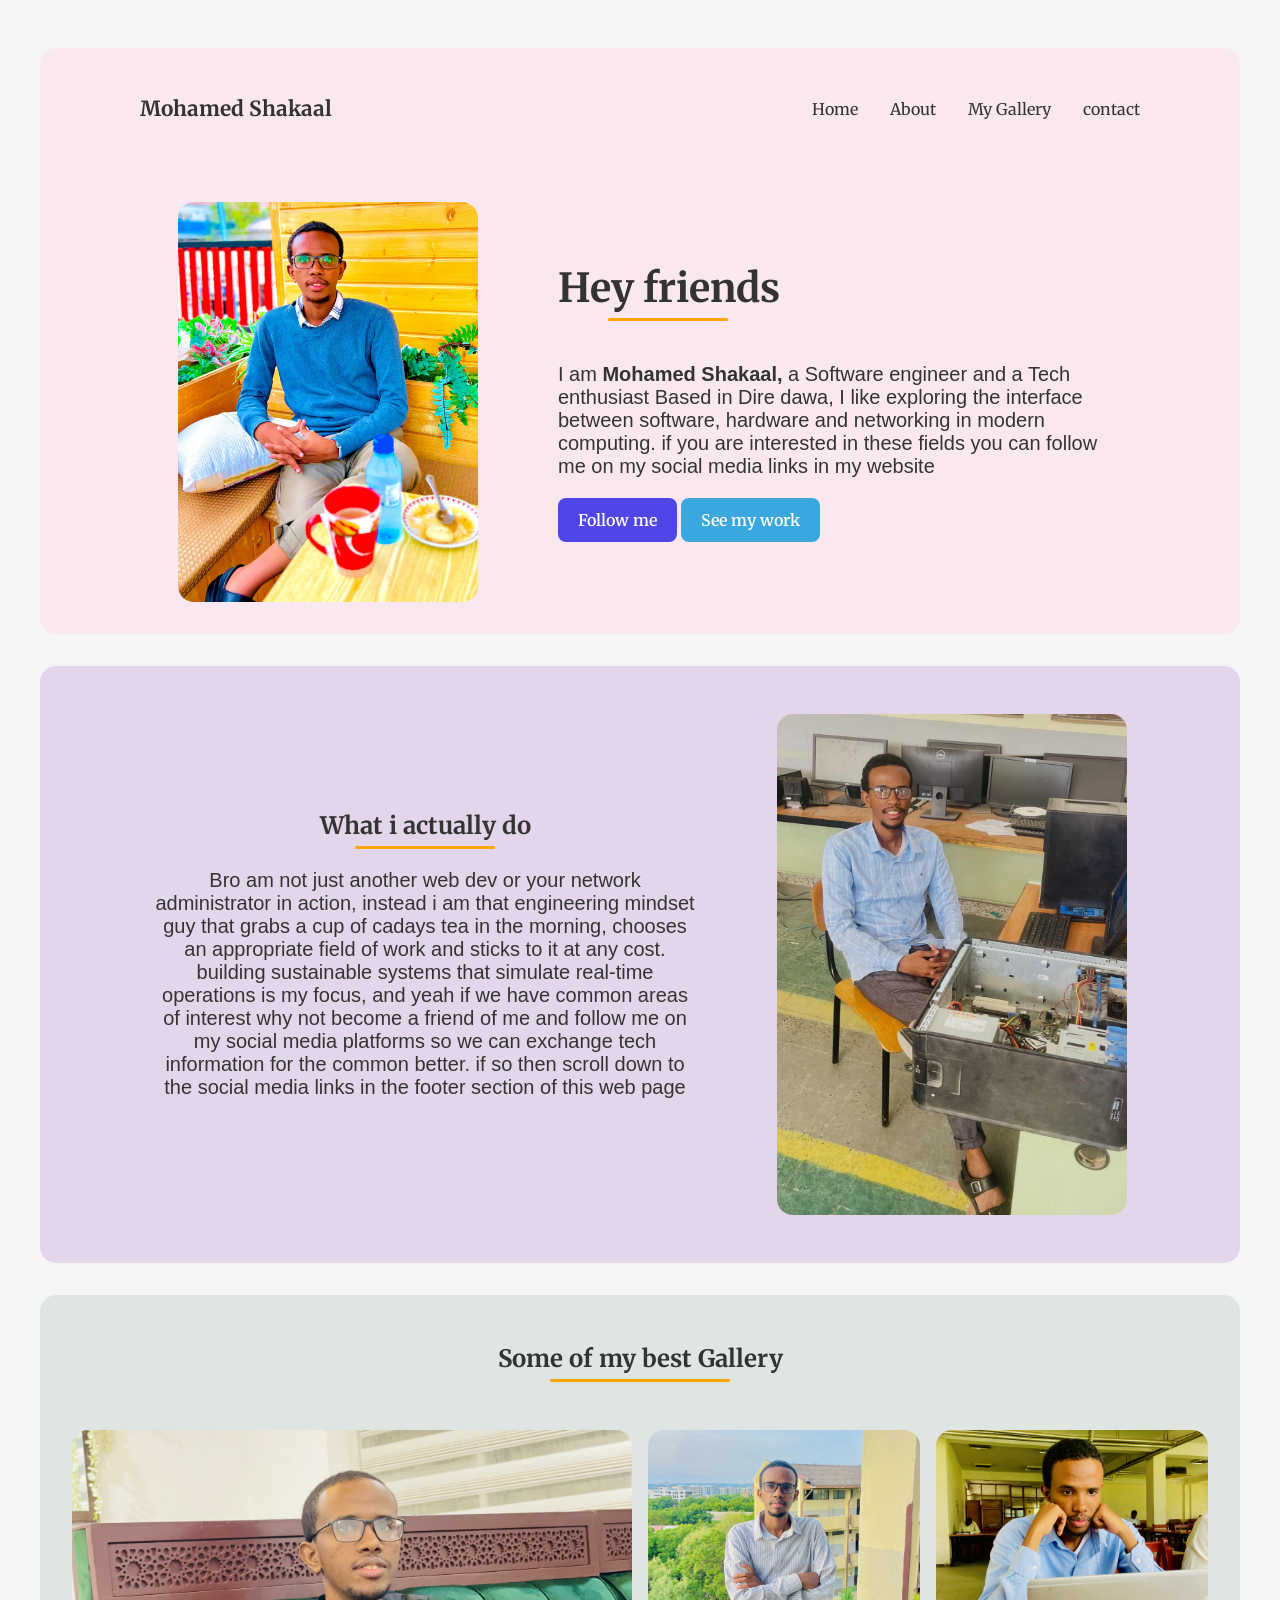
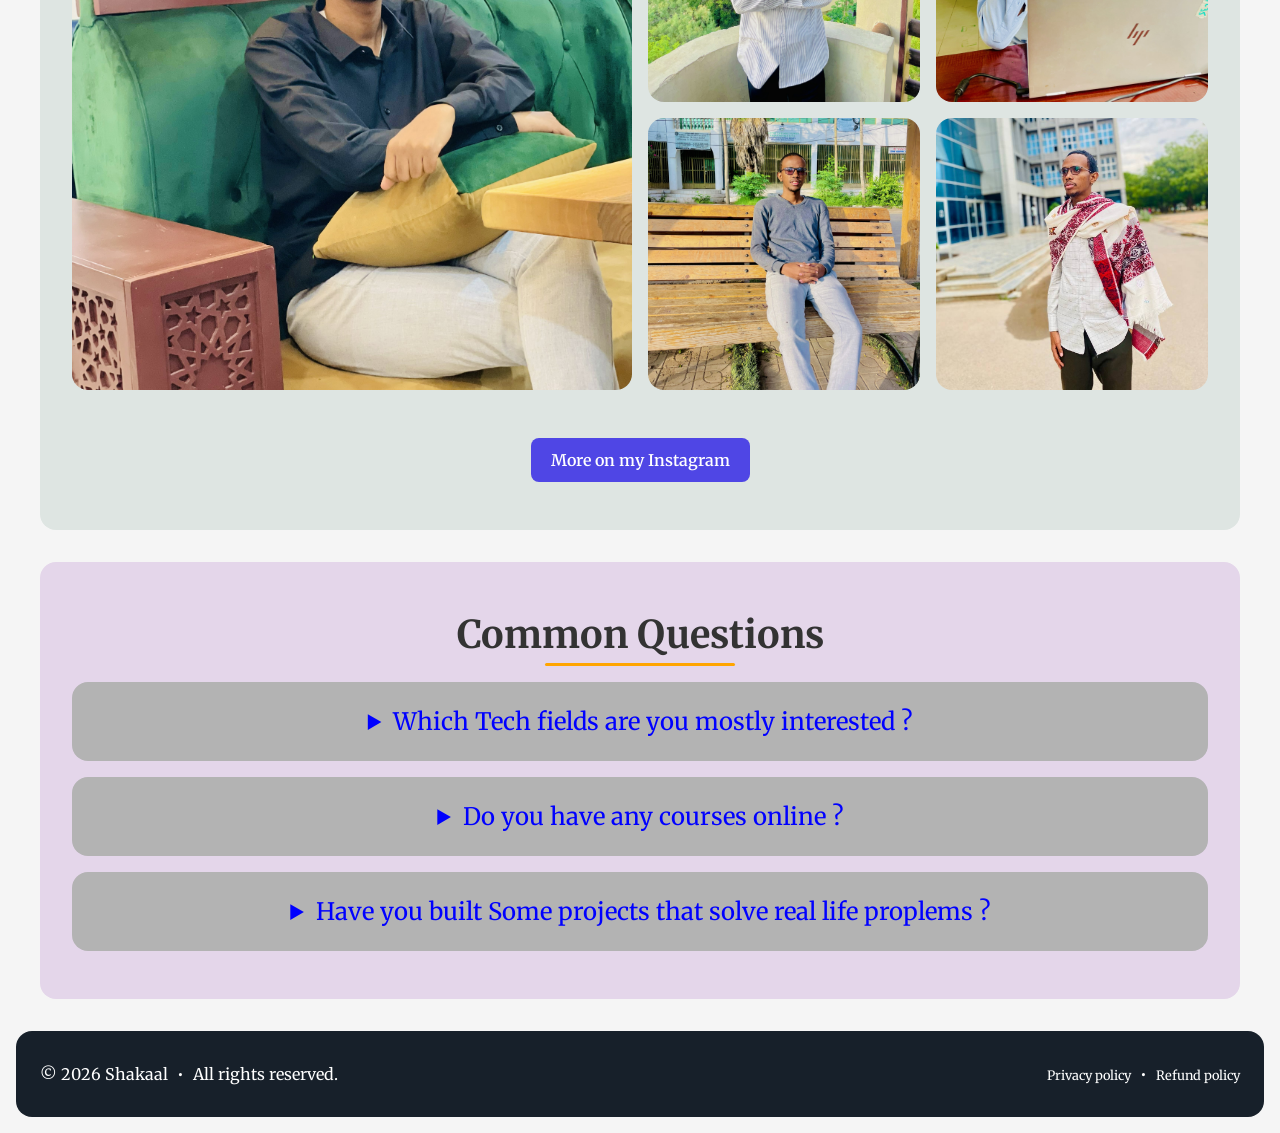
==== commit 9f77cb67: "Finished !!" ====
--- a/website.html
+++ b/website.html
@@ -36,7 +36,7 @@
         <div class="flex-container">
             <div class="text-container">
                 <h2 class="section-title about-title">What i actually do </h2>
-                <p>Bro am not just another web dev or your network administrator in action instead i am that engineering mindset guy that grabs a cup of cadays tea in the morning, chooses an appropriate field of work and sticks to it at any cost, building real-time simulations is my focus and yeah if we have common areas of interest why not become a friend of me and follow me on my social media platforms so we can exchange tech information.</p>
+                <p>Bro am not just another web dev or your network administrator in action, instead i am that engineering mindset guy that grabs a cup of cadays tea in the morning, chooses an appropriate field of work and sticks to it at any cost. building sustainable systems that simulate real-time operations is my focus, and yeah if we have common areas of interest why not become a friend of me and follow me on my social media platforms so we can exchange tech information for the common better. if so then scroll down to the social media links in the footer section of this web page</p>
             </div>
             <img width="350px" src="images/LAB-PIC.jpg" alt="Image was here">
         </div>
--- a/website.css
+++ b/website.css
@@ -237,6 +237,7 @@
     padding: 1em;
     font-size: 1.5rem;
     color: blue;
+    cursor: pointer;
 
 }
 details p{
